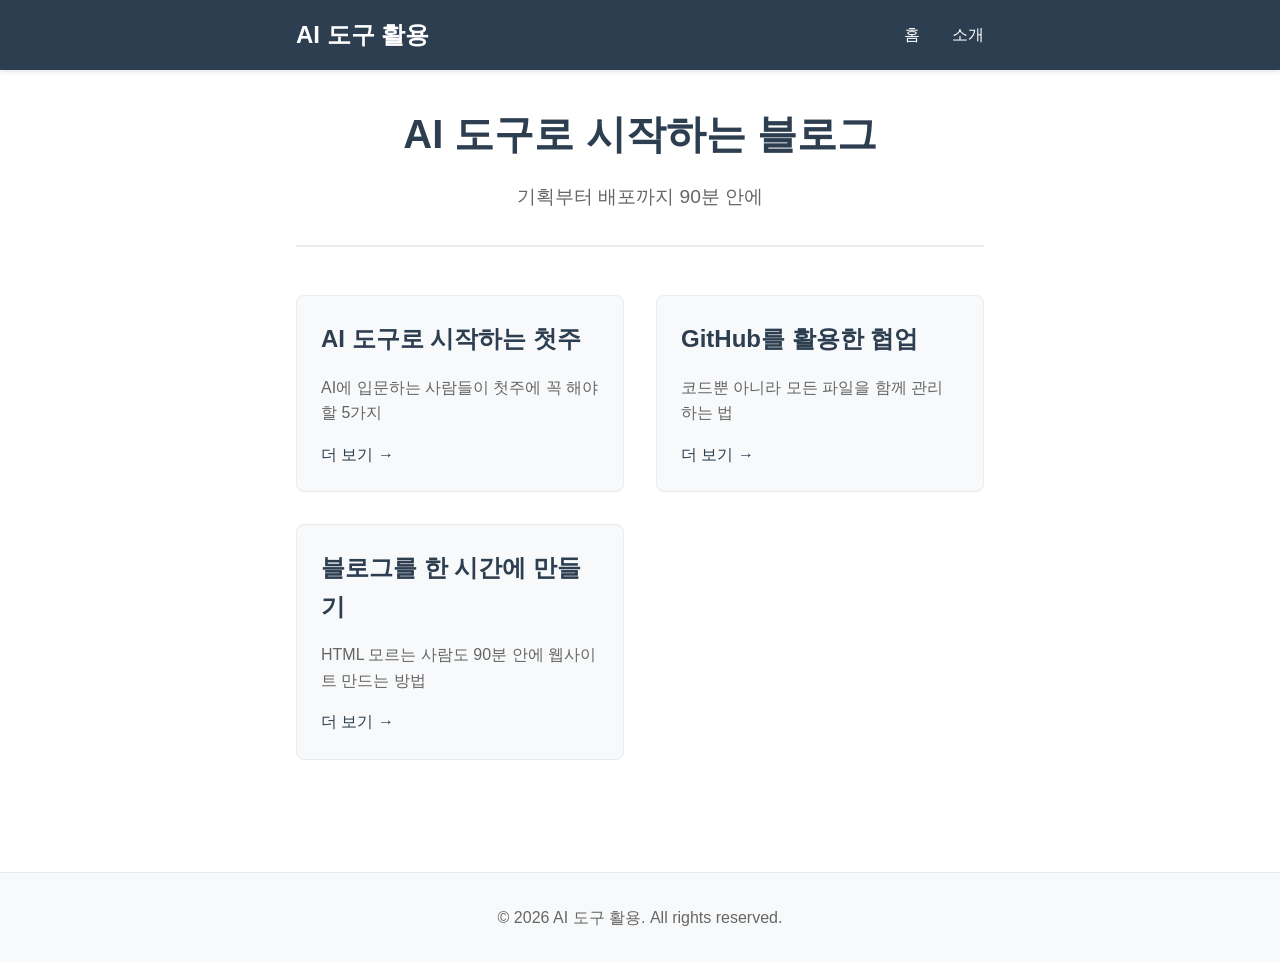
==== docs/index.html @ 0d31e61a "Initial commit: AI tool blog setup with Obsidian content and GitHub Pages" ====
<!DOCTYPE html>
<html lang="ko">
<head>
    <meta charset="UTF-8">
    <meta name="viewport" content="width=device-width, initial-scale=1.0">
    <title>AI 도구 활용 블로그</title>
    <link rel="stylesheet" href="style.css">
</head>
<body>
    <nav class="navbar">
        <div class="nav-container">
            <h1><a href="index.html">AI 도구 활용</a></h1>
            <ul>
                <li><a href="index.html">홈</a></li>
                <li><a href="about.html">소개</a></li>
            </ul>
        </div>
    </nav>

    <main class="container">
        <header class="hero">
            <h1>AI 도구로 시작하는 블로그</h1>
            <p>기획부터 배포까지 90분 안에</p>
        </header>

        <section class="posts-grid">
            <article class="post-card">
                <h2><a href="posts/01-AI도구로시작하는첫주.html">AI 도구로 시작하는 첫주</a></h2>
                <p>AI에 입문하는 사람들이 첫주에 꼭 해야 할 5가지</p>
                <a href="posts/01-AI도구로시작하는첫주.html" class="read-more">더 보기 →</a>
            </article>

            <article class="post-card">
                <h2><a href="posts/02-GitHub를활용한협업.html">GitHub를 활용한 협업</a></h2>
                <p>코드뿐 아니라 모든 파일을 함께 관리하는 법</p>
                <a href="posts/02-GitHub를활용한협업.html" class="read-more">더 보기 →</a>
            </article>

            <article class="post-card">
                <h2><a href="posts/03-블로그를한시간에만들기.html">블로그를 한 시간에 만들기</a></h2>
                <p>HTML 모르는 사람도 90분 안에 웹사이트 만드는 방법</p>
                <a href="posts/03-블로그를한시간에만들기.html" class="read-more">더 보기 →</a>
            </article>
        </section>
    </main>

    <footer>
        <p>&copy; 2026 AI 도구 활용. All rights reserved.</p>
    </footer>
</body>
</html>
---- docs/style.css ----
* {
    margin: 0;
    padding: 0;
    box-sizing: border-box;
}

:root {
    --color-primary: #2c3e50;
    --color-text: #333;
    --color-light: #f8f9fa;
    --color-border: #e9ecef;
    --max-width: 720px;
}

body {
    font-family: -apple-system, BlinkMacSystemFont, 'Segoe UI', Roboto, 'Helvetica Neue', Arial, sans-serif;
    line-height: 1.6;
    color: var(--color-text);
    background-color: #fff;
}

/* Navbar */
.navbar {
    background-color: var(--color-primary);
    color: white;
    padding: 1rem 0;
    position: sticky;
    top: 0;
    box-shadow: 0 2px 4px rgba(0,0,0,0.1);
}

.nav-container {
    max-width: var(--max-width);
    margin: 0 auto;
    padding: 0 1rem;
    display: flex;
    justify-content: space-between;
    align-items: center;
}

.nav-container h1 {
    font-size: 1.5rem;
}

.nav-container h1 a {
    color: white;
    text-decoration: none;
}

.nav-container h1 a:hover {
    opacity: 0.8;
}

.navbar ul {
    list-style: none;
    display: flex;
    gap: 2rem;
}

.navbar a {
    color: white;
    text-decoration: none;
    transition: opacity 0.3s;
}

.navbar a:hover {
    opacity: 0.8;
}

/* Container */
.container {
    max-width: var(--max-width);
    margin: 0 auto;
    padding: 2rem 1rem;
}

/* Hero */
.hero {
    text-align: center;
    margin-bottom: 3rem;
    padding-bottom: 2rem;
    border-bottom: 2px solid var(--color-border);
}

.hero h1 {
    font-size: 2.5rem;
    margin-bottom: 1rem;
    color: var(--color-primary);
}

.hero p {
    font-size: 1.2rem;
    color: #666;
}

/* Posts Grid */
.posts-grid {
    display: grid;
    grid-template-columns: repeat(auto-fit, minmax(300px, 1fr));
    gap: 2rem;
    margin: 2rem 0;
}

.post-card {
    background-color: var(--color-light);
    border: 1px solid var(--color-border);
    border-radius: 8px;
    padding: 1.5rem;
    transition: transform 0.3s, box-shadow 0.3s;
}

.post-card:hover {
    transform: translateY(-4px);
    box-shadow: 0 4px 12px rgba(0,0,0,0.1);
}

.post-card h2 {
    margin-bottom: 1rem;
    color: var(--color-primary);
}

.post-card h2 a {
    text-decoration: none;
    color: var(--color-primary);
}

.post-card h2 a:hover {
    text-decoration: underline;
}

.post-card p {
    color: #666;
    margin-bottom: 1rem;
}

.read-more {
    color: var(--color-primary);
    text-decoration: none;
    font-weight: 500;
    transition: color 0.3s;
}

.read-more:hover {
    color: #34495e;
}

/* Post Content */
.post-content {
    background-color: white;
}

.post-content h1 {
    color: var(--color-primary);
    margin-bottom: 2rem;
    font-size: 2rem;
}

.post-content h2 {
    color: var(--color-primary);
    margin-top: 2rem;
    margin-bottom: 1rem;
    font-size: 1.5rem;
}

.post-content h3 {
    color: var(--color-primary);
    margin-top: 1.5rem;
    margin-bottom: 0.5rem;
}

.post-content p {
    margin-bottom: 1rem;
    line-height: 1.8;
}

.post-content ul,
.post-content ol {
    margin-left: 2rem;
    margin-bottom: 1rem;
}

.post-content li {
    margin-bottom: 0.5rem;
}

.post-content code {
    background-color: var(--color-light);
    padding: 0.2rem 0.4rem;
    border-radius: 3px;
    font-family: 'Courier New', monospace;
}

.post-content pre {
    background-color: var(--color-light);
    padding: 1rem;
    border-radius: 4px;
    overflow-x: auto;
    margin-bottom: 1rem;
}

.post-content pre code {
    background-color: transparent;
    padding: 0;
}

.post-content blockquote {
    border-left: 4px solid var(--color-primary);
    padding-left: 1rem;
    margin-left: 0;
    margin-bottom: 1rem;
    color: #666;
}

.post-content table {
    width: 100%;
    border-collapse: collapse;
    margin-bottom: 1rem;
}

.post-content table th,
.post-content table td {
    border: 1px solid var(--color-border);
    padding: 0.75rem;
    text-align: left;
}

.post-content table th {
    background-color: var(--color-light);
    font-weight: bold;
}

.back-link {
    display: inline-block;
    margin-top: 2rem;
    color: var(--color-primary);
    text-decoration: none;
    font-weight: 500;
}

.back-link:hover {
    text-decoration: underline;
}

/* Footer */
footer {
    background-color: var(--color-light);
    text-align: center;
    padding: 2rem 1rem;
    color: #666;
    margin-top: 3rem;
    border-top: 1px solid var(--color-border);
}

/* Responsive */
@media (max-width: 768px) {
    .nav-container {
        flex-direction: column;
        gap: 1rem;
        text-align: center;
    }

    .navbar ul {
        gap: 1rem;
    }

    .hero h1 {
        font-size: 1.8rem;
    }

    .posts-grid {
        grid-template-columns: 1fr;
    }
}
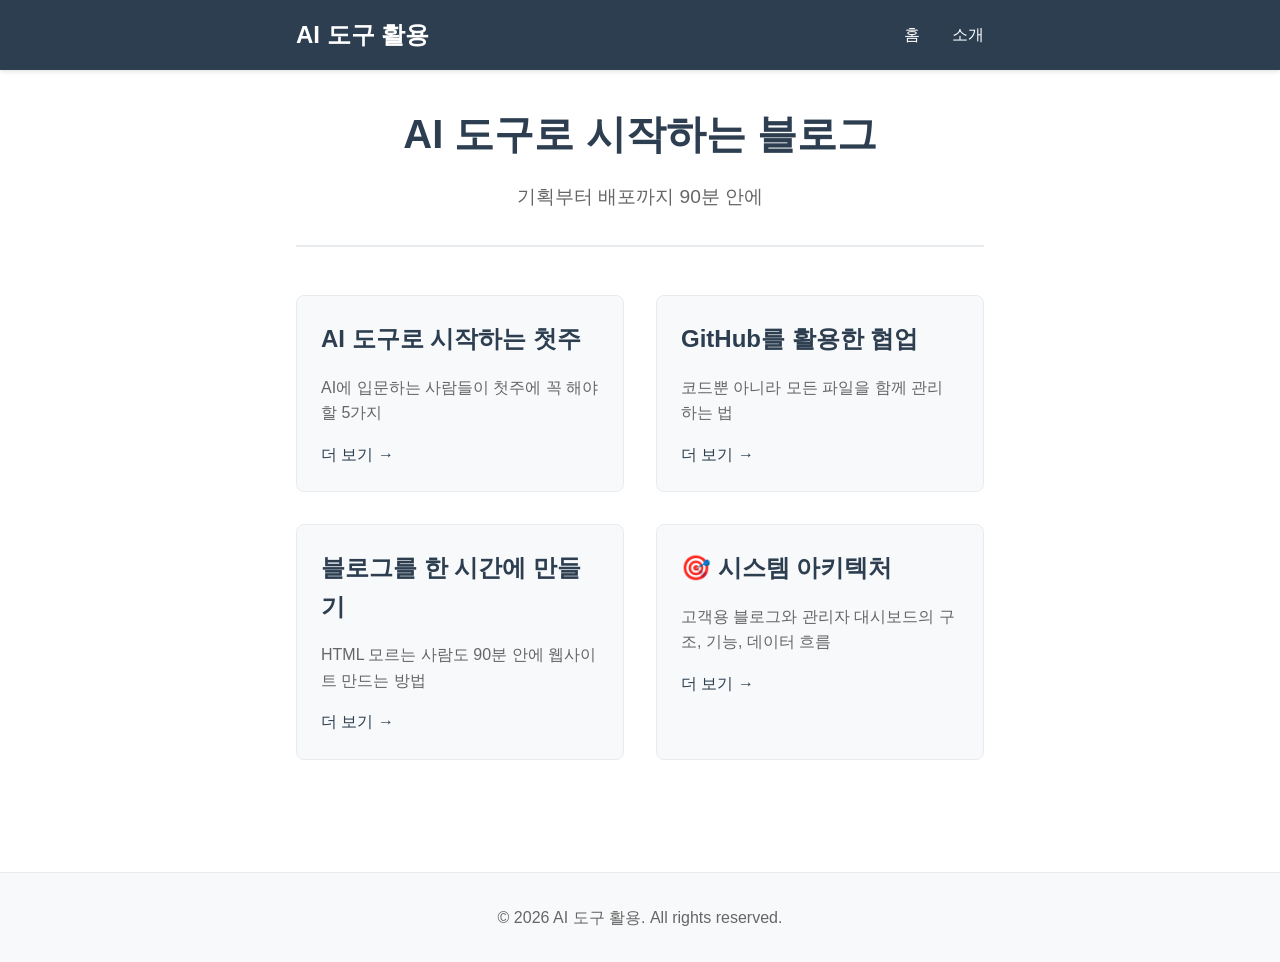
==== commit 77350a8d: "Add system architecture post with interactive diagrams" ====
--- a/docs/index.html
+++ b/docs/index.html
@@ -41,6 +41,12 @@
                 <p>HTML 모르는 사람도 90분 안에 웹사이트 만드는 방법</p>
                 <a href="posts/03-블로그를한시간에만들기.html" class="read-more">더 보기 →</a>
             </article>
+
+            <article class="post-card">
+                <h2><a href="posts/04-시스템아키텍처.html">🎯 시스템 아키텍처</a></h2>
+                <p>고객용 블로그와 관리자 대시보드의 구조, 기능, 데이터 흐름</p>
+                <a href="posts/04-시스템아키텍처.html" class="read-more">더 보기 →</a>
+            </article>
         </section>
     </main>
 
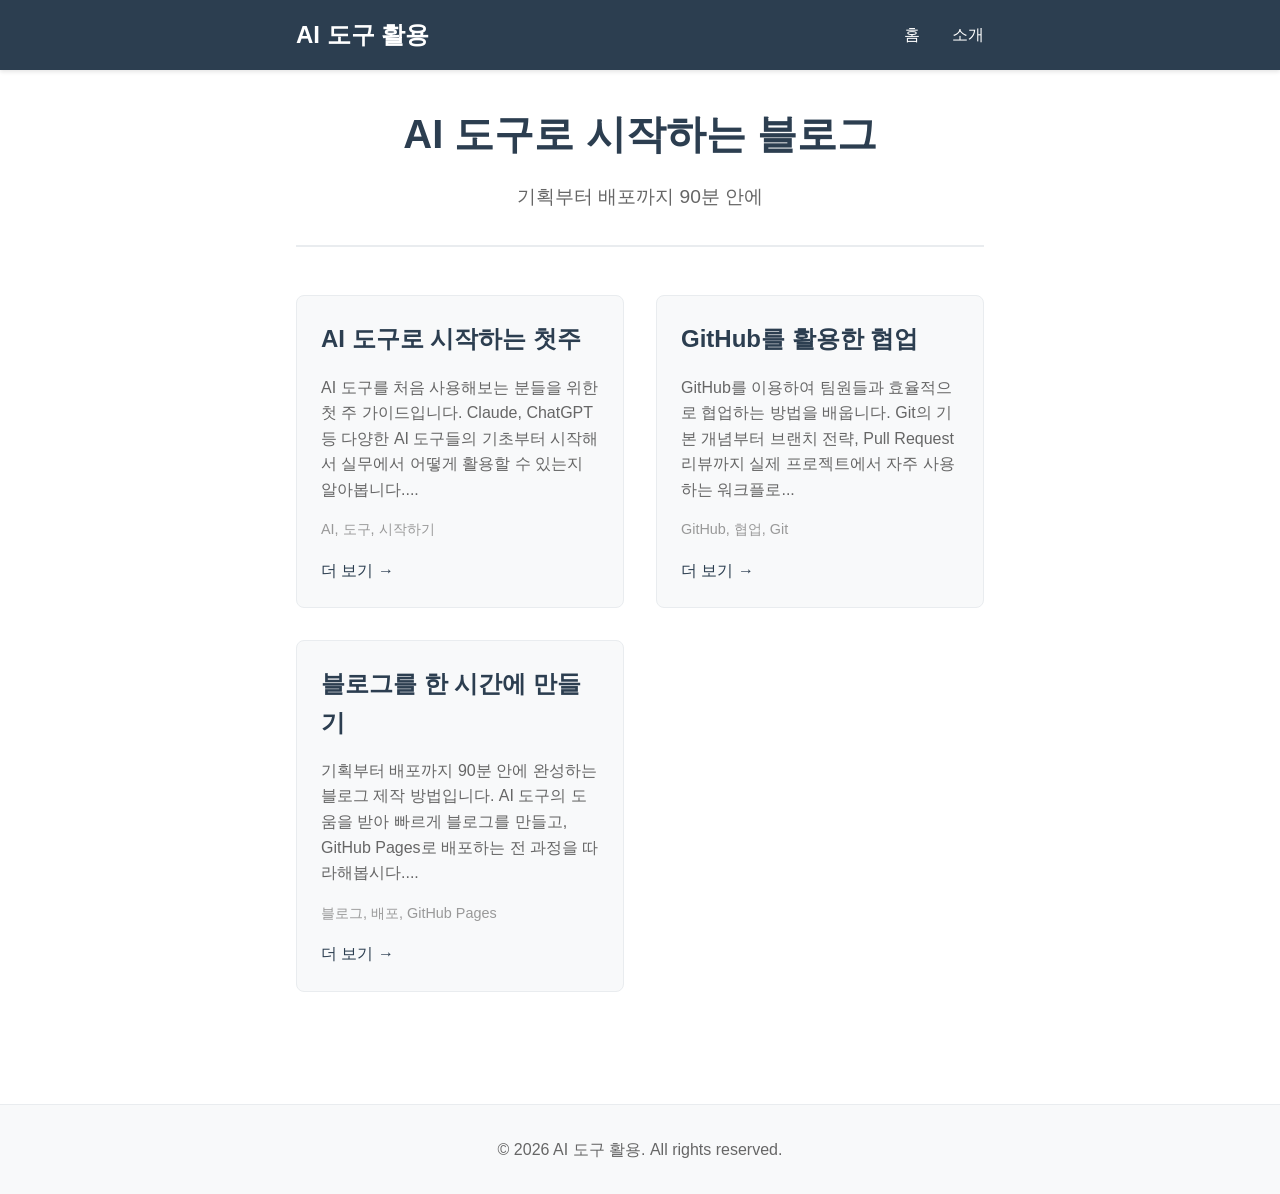
==== commit e722bc98: "Add dynamic post loading from data.json file" ====
--- a/docs/index.html
+++ b/docs/index.html
@@ -23,35 +23,59 @@
             <p>기획부터 배포까지 90분 안에</p>
         </header>
 
-        <section class="posts-grid">
-            <article class="post-card">
-                <h2><a href="posts/01-AI도구로시작하는첫주.html">AI 도구로 시작하는 첫주</a></h2>
-                <p>AI에 입문하는 사람들이 첫주에 꼭 해야 할 5가지</p>
-                <a href="posts/01-AI도구로시작하는첫주.html" class="read-more">더 보기 →</a>
-            </article>
-
-            <article class="post-card">
-                <h2><a href="posts/02-GitHub를활용한협업.html">GitHub를 활용한 협업</a></h2>
-                <p>코드뿐 아니라 모든 파일을 함께 관리하는 법</p>
-                <a href="posts/02-GitHub를활용한협업.html" class="read-more">더 보기 →</a>
-            </article>
-
-            <article class="post-card">
-                <h2><a href="posts/03-블로그를한시간에만들기.html">블로그를 한 시간에 만들기</a></h2>
-                <p>HTML 모르는 사람도 90분 안에 웹사이트 만드는 방법</p>
-                <a href="posts/03-블로그를한시간에만들기.html" class="read-more">더 보기 →</a>
-            </article>
-
-            <article class="post-card">
-                <h2><a href="posts/04-시스템아키텍처.html">🎯 시스템 아키텍처</a></h2>
-                <p>고객용 블로그와 관리자 대시보드의 구조, 기능, 데이터 흐름</p>
-                <a href="posts/04-시스템아키텍처.html" class="read-more">더 보기 →</a>
-            </article>
+        <section class="posts-grid" id="posts-grid">
+            <!-- 동적으로 로드됨 -->
         </section>
     </main>
 
     <footer>
         <p>&copy; 2026 AI 도구 활용. All rights reserved.</p>
     </footer>
+
+    <script>
+        // data.json에서 글 로드
+        async function loadPosts() {
+            try {
+                const response = await fetch('data.json');
+                const posts = await response.json();
+
+                const postsGrid = document.getElementById('posts-grid');
+                postsGrid.innerHTML = '';
+
+                // 공개된 글만 표시
+                const publishedPosts = posts.filter(post => post.published);
+
+                if (publishedPosts.length === 0) {
+                    postsGrid.innerHTML = '<p style="grid-column: 1/-1; text-align: center; padding: 2rem;">작성된 글이 없습니다.</p>';
+                    return;
+                }
+
+                publishedPosts.forEach(post => {
+                    const article = document.createElement('article');
+                    article.className = 'post-card';
+
+                    const tagsHtml = post.tags && post.tags.length > 0
+                        ? `<p style="color: #999; font-size: 0.9rem; margin-top: 0.5rem;">${post.tags.join(', ')}</p>`
+                        : '';
+
+                    article.innerHTML = `
+                        <h2><a href="#post-${post.id}">${post.title}</a></h2>
+                        <p>${post.content.substring(0, 100)}...</p>
+                        ${tagsHtml}
+                        <a href="#post-${post.id}" class="read-more">더 보기 →</a>
+                    `;
+
+                    postsGrid.appendChild(article);
+                });
+            } catch (error) {
+                console.error('글을 불러올 수 없습니다:', error);
+                const postsGrid = document.getElementById('posts-grid');
+                postsGrid.innerHTML = '<p style="grid-column: 1/-1; text-align: center; padding: 2rem; color: #999;">글을 불러올 수 없습니다. data.json 파일을 확인해주세요.</p>';
+            }
+        }
+
+        // 페이지 로드 시 글 불러오기
+        window.addEventListener('load', loadPosts);
+    </script>
 </body>
 </html>
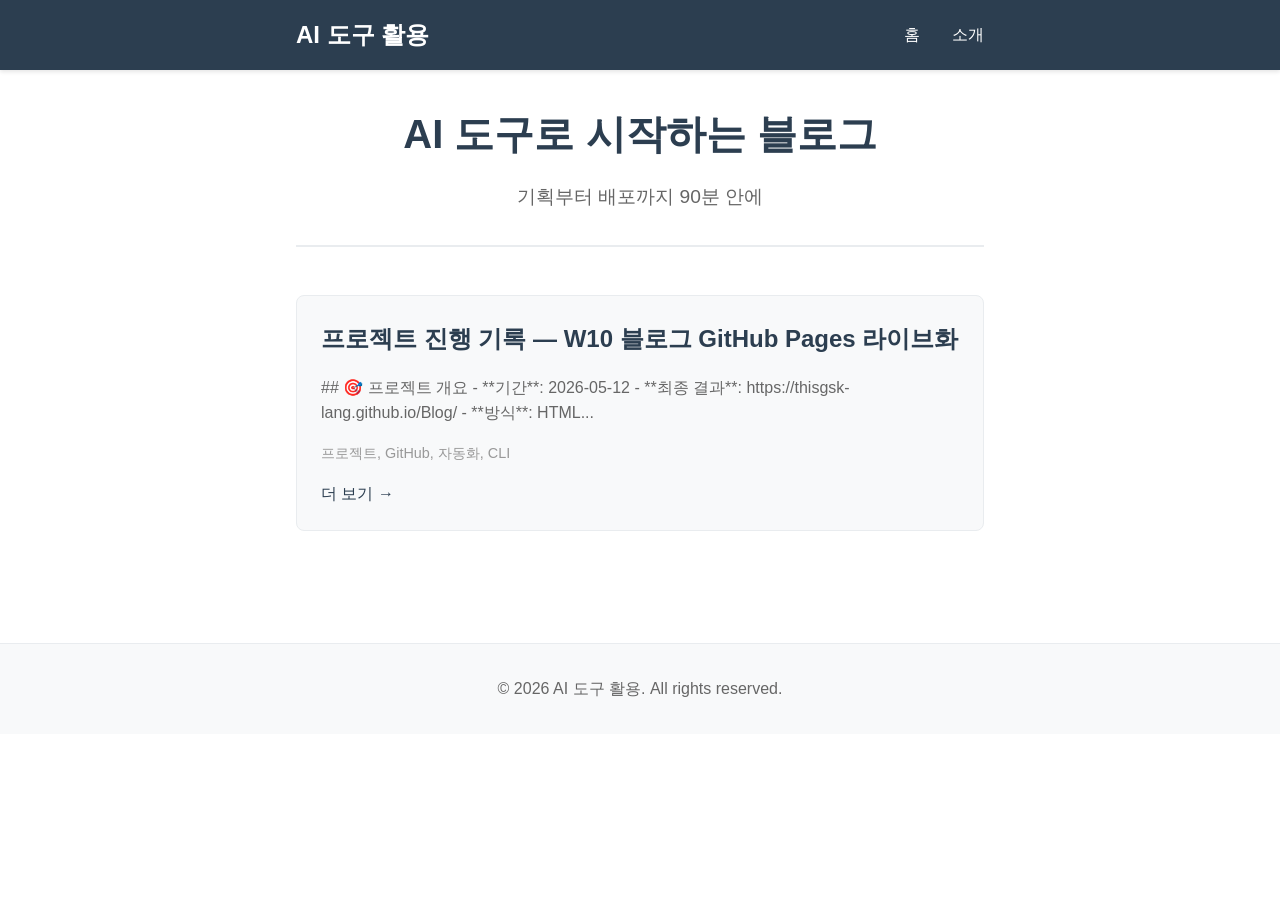
==== commit 55a020f3: "Fix: improve data.json path detection for GitHub Pages - Auto-detect if running on GitHub Pages (/Bl" ====
--- a/docs/index.html
+++ b/docs/index.html
@@ -36,7 +36,8 @@
         // data.json에서 글 로드
         async function loadPosts() {
             try {
-                const response = await fetch('data.json');
+                const basePath = window.location.pathname.includes('/Blog/') ? '/Blog/' : './';
+                const response = await fetch(basePath + 'data.json');
                 const posts = await response.json();
 
                 const postsGrid = document.getElementById('posts-grid');
--- a/docs/style.css
+++ b/docs/style.css
@@ -27,6 +27,7 @@
     position: sticky;
     top: 0;
     box-shadow: 0 2px 4px rgba(0,0,0,0.1);
+    z-index: 100;
 }
 
 .nav-container {
